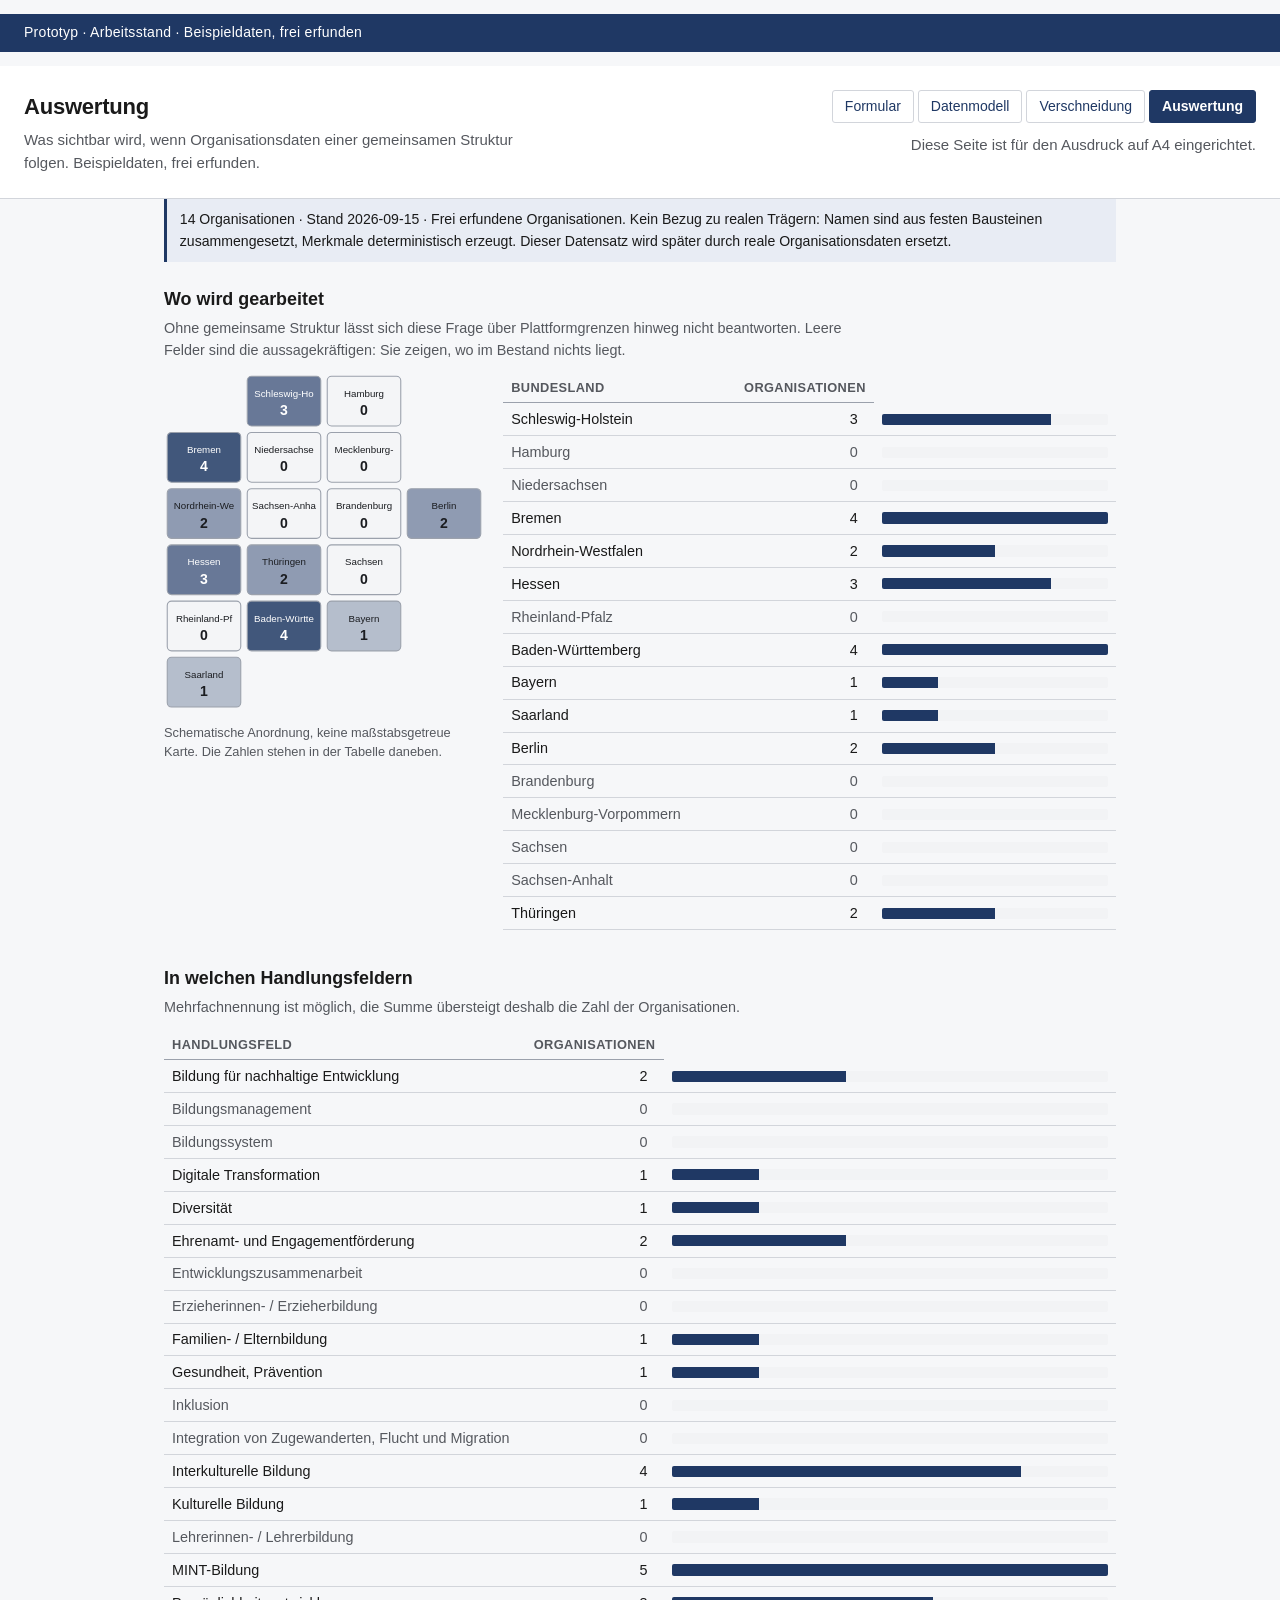
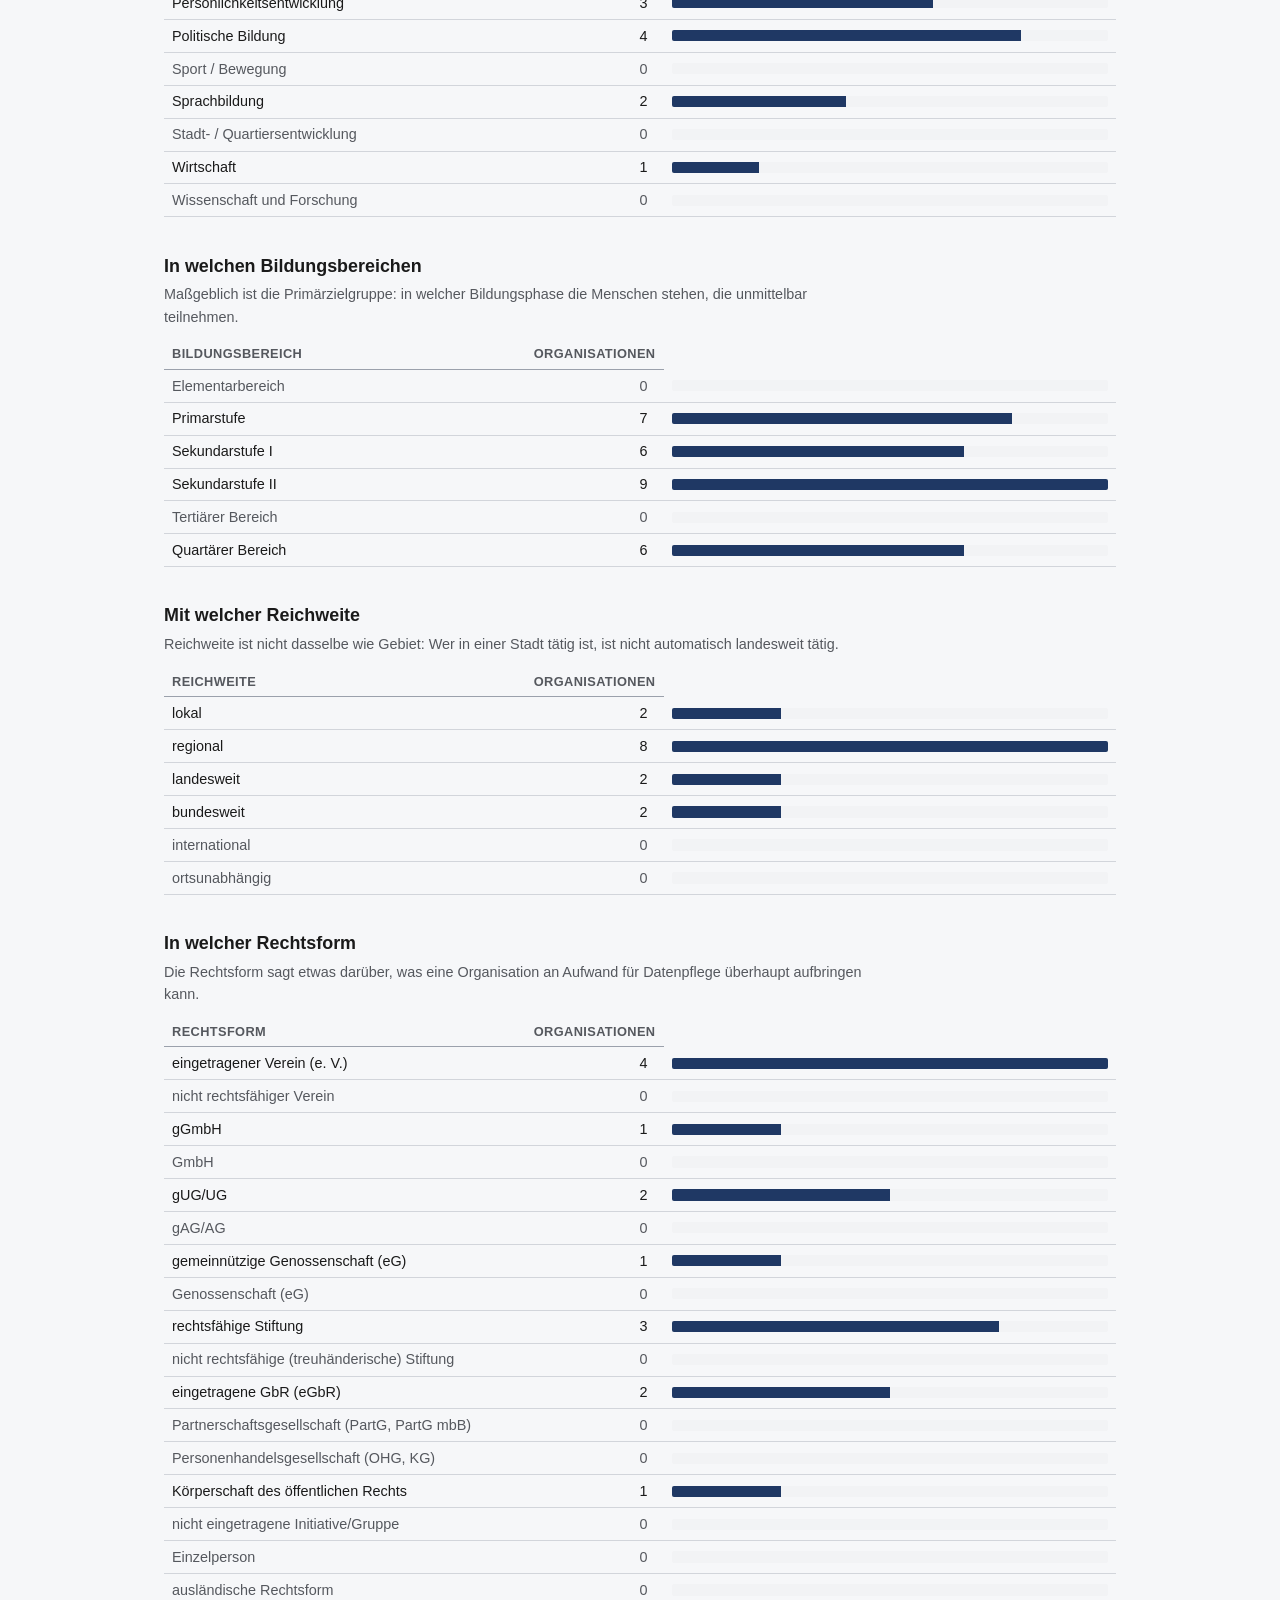
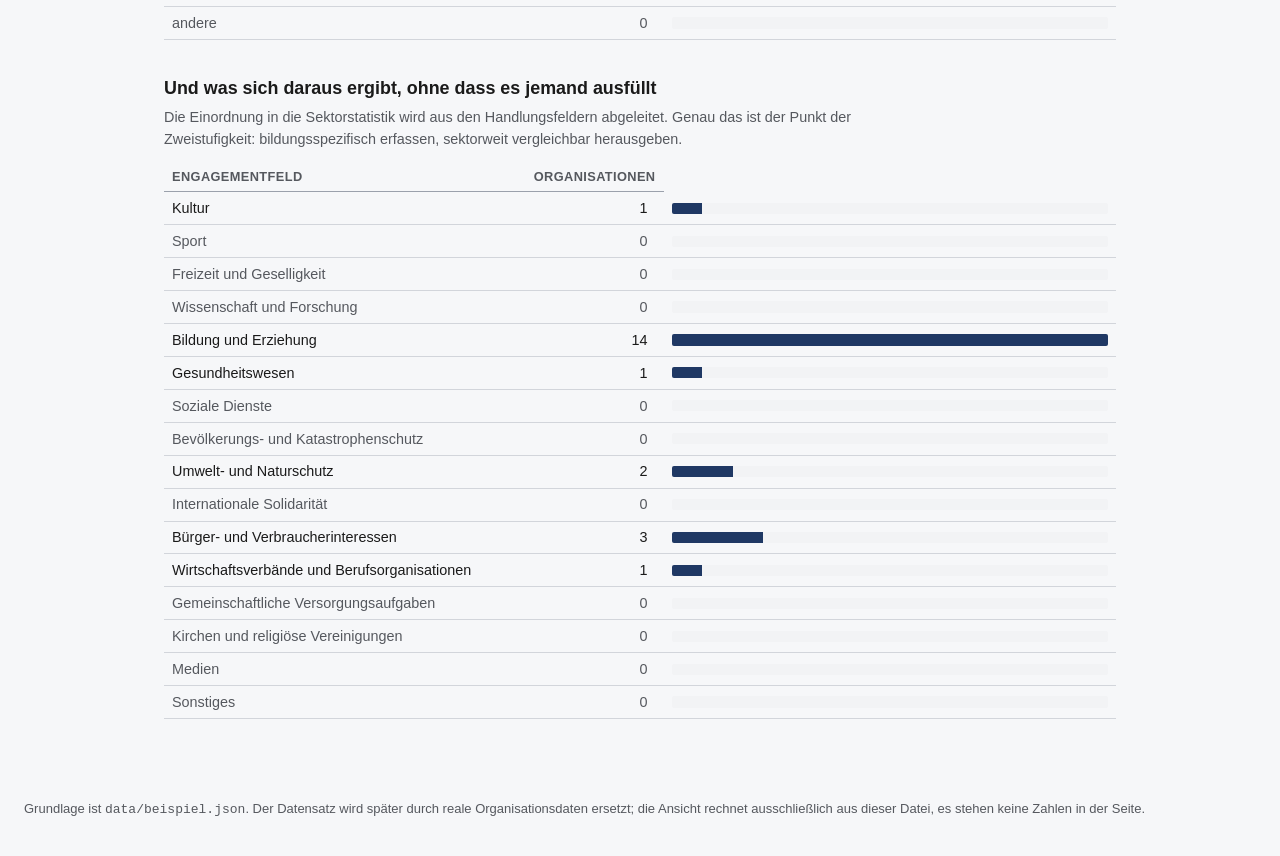
==== prototype/auswertung.html @ 7edb7b86 "Auswertungsansicht, Validierung und Export ergaenzen Der Prototyp hat zwei Zielgruppen. Fuer ein dat" ====
<!DOCTYPE html>
<html lang="de">
<head>
<meta charset="utf-8">
<meta name="viewport" content="width=device-width, initial-scale=1">
<title>Auswertung — Akteursprofil (EduStandard)</title>
<meta name="description" content="Was sichtbar wird, wenn Organisationsdaten einer gemeinsamen Struktur folgen. Beispieldaten, frei erfunden.">
<link rel="stylesheet" href="style.css">
</head>
<body class="seite-auswertung">

<a class="sprunglink" href="#auswertung">Zur Auswertung springen</a>

<p class="banner" role="note">Prototyp · Arbeitsstand · Beispieldaten, frei erfunden</p>

<header class="kopf">
  <div>
    <h1>Auswertung</h1>
    <p>
      Was sichtbar wird, wenn Organisationsdaten einer gemeinsamen Struktur
      folgen. Beispieldaten, frei erfunden.
    </p>
  </div>
  <div class="kopf-rechts">
    <nav class="seitennavigation" aria-label="Seiten des Prototyps">
      <a href="index.html">Formular</a>
      <a href="schema.html">Datenmodell</a>
      <a href="simulation.html">Verschneidung</a>
      <a href="auswertung.html" aria-current="page">Auswertung</a>
    </nav>
    <p class="druckhinweis">
      Diese Seite ist für den Ausdruck auf A4 eingerichtet.
    </p>
  </div>
</header>

<main id="auswertung" class="auswertung" tabindex="-1">
  <p class="auswertung-quelle" id="auswertung-quelle"></p>
  <div id="auswertung-inhalt"></div>
</main>

<footer class="fuss">
  <p>
    Grundlage ist <code>data/beispiel.json</code>. Der Datensatz wird später
    durch reale Organisationsdaten ersetzt; die Ansicht rechnet ausschließlich
    aus dieser Datei, es stehen keine Zahlen in der Seite.
  </p>
</footer>

<script src="vocab/loader.js"></script>
<script src="vocab/handlungsfelder.js"></script>
<script src="vocab/engagementfelder.js"></script>
<script src="vocab/icnpo-gruppen.js"></script>
<script src="vocab/bildungsstruktur-bereiche.js"></script>
<script src="vocab/bildungsabschnitte-lebenslang.js"></script>
<script src="vocab/lernformen.js"></script>
<script src="vocab/isced-2011.js"></script>
<script src="vocab/reichweite.js"></script>
<script src="vocab/reichweite-grob.js"></script>
<script src="vocab/raumgliederung.js"></script>
<script src="vocab/rechtsformen.js"></script>
<script src="vocab/organisationsstatus.js"></script>
<script src="vocab/zielgruppenrollen.js"></script>
<script src="vocab/sdg.js"></script>
<script src="vocab/adresstypen.js"></script>
<script src="vocab/verwirklichung.js"></script>
<script src="vocab/sichtbarkeit.js"></script>
<script src="vocab/bundeslaender.js"></script>
<script src="vocab/herkunftsquellen.js"></script>
<script src="vocab/crosswalk-bildungsabschnitte.js"></script>
<script src="vocab/crosswalk-handlungsfelder.js"></script>
<script src="data/beispiel.js"></script>
<script src="auswertung.js"></script>
</body>
</html>
---- prototype/style.css ----
/* Klickdummy "Akteursprofil" — Gestaltung.
   Systemschriften, ruhige Typografie, eine Akzentfarbe. */

:root {
  --akzent: #1F3864;
  --akzent-hell: #E8ECF4;
  --text: #1A1A1A;
  --text-leise: #55585E;
  --linie: #D2D5DB;
  --linie-kraeftig: #9BA1AC;
  --flaeche: #FFFFFF;
  --flaeche-leise: #F6F7F9;
  --warnung-linie: #8A5A00;
  --warnung-flaeche: #FDF6E7;
  --fehler: #A02020;
  --radius: 3px;
  --spalte: 1.5rem;
}

* { box-sizing: border-box; }

html { -webkit-text-size-adjust: 100%; }

body {
  margin: 0;
  font-family: -apple-system, BlinkMacSystemFont, "Segoe UI", Roboto, "Helvetica Neue", Arial, sans-serif;
  font-size: 16px;
  line-height: 1.55;
  color: var(--text);
  background: var(--flaeche-leise);
}

/* ---------------------------------------------------------------- Kopf */

.banner {
  background: var(--akzent);
  color: #FFFFFF;
  padding: 0.5rem 1.5rem;
  font-size: 0.875rem;
  letter-spacing: 0.02em;
}

.kopf {
  display: flex;
  flex-wrap: wrap;
  gap: 1rem;
  align-items: flex-start;
  justify-content: space-between;
  padding: 1.5rem;
  background: var(--flaeche);
  border-bottom: 1px solid var(--linie);
}

.kopf h1 {
  margin: 0 0 0.25rem;
  font-size: 1.375rem;
  font-weight: 600;
  letter-spacing: -0.01em;
}

.kopf p {
  margin: 0;
  max-width: 62ch;
  color: var(--text-leise);
  font-size: 0.9375rem;
}

.timer {
  flex: 0 0 auto;
  text-align: right;
  color: var(--text-leise);
  font-size: 0.8125rem;
}

.timer .timer-wert {
  display: block;
  font-size: 1.25rem;
  font-variant-numeric: tabular-nums;
  font-feature-settings: "tnum";
  color: var(--text);
  letter-spacing: 0.02em;
}

/* -------------------------------------------------------------- Layout */

.layout {
  display: grid;
  grid-template-columns: minmax(0, 3fr) minmax(0, 2fr);
  gap: var(--spalte);
  align-items: start;
  padding: var(--spalte);
  max-width: 1440px;
  margin: 0 auto;
}

@media (max-width: 900px) {
  .layout { grid-template-columns: minmax(0, 1fr); }
  .seitenspalte { position: static !important; }
  .timer { text-align: left; }
}

/* ------------------------------------------------------------ Abschnitt */

fieldset.abschnitt {
  border: 1px solid var(--linie);
  border-radius: var(--radius);
  background: var(--flaeche);
  margin: 0 0 var(--spalte);
  padding: 0 1.5rem 1.5rem;
}

fieldset.abschnitt legend {
  padding: 0 0.5rem;
  margin-left: -0.5rem;
  font-size: 1.0625rem;
  font-weight: 600;
  color: var(--akzent);
}

.abschnitt-intro {
  margin: 0.25rem 0 1.5rem;
  color: var(--text-leise);
  font-size: 0.9375rem;
  max-width: 68ch;
}

/* ----------------------------------------------------------------- Feld */

.feld {
  padding: 0.875rem 0;
  border-top: 1px solid var(--flaeche-leise);
}

.feld:first-of-type { border-top: 0; }
.feld[hidden] { display: none; }

.feld-kopf {
  display: flex;
  flex-wrap: wrap;
  align-items: baseline;
  gap: 0.5rem;
  margin-bottom: 0.125rem;
}

.feld-kopf label,
.feld-kopf .gruppen-label {
  font-weight: 600;
  font-size: 0.9375rem;
}

.hilfe {
  margin: 0 0 0.5rem;
  color: var(--text-leise);
  font-size: 0.875rem;
  max-width: 68ch;
}

.hinweis {
  margin: 0.375rem 0 0;
  color: var(--text-leise);
  font-size: 0.8125rem;
  max-width: 68ch;
}

/* --------------------------------------------------------------- Badges */

.kennzeichen {
  font-size: 0.75rem;
  font-weight: 400;
  letter-spacing: 0.02em;
  color: var(--text-leise);
  border: 1px solid var(--linie);
  border-radius: 2px;
  padding: 0 0.375rem;
  white-space: nowrap;
}

/*
 * In der Review wurde ein optionales Feld fuer ein Pflichtfeld gehalten. Die
 * Unterscheidung traegt deshalb drei Merkmale, nicht nur eines: Text,
 * Sternchen und ein gefuellter Hintergrund gegenueber der leeren Umrandung.
 * Keines davon ist auf Farbwahrnehmung angewiesen.
 */
.kennzeichen.pflicht {
  color: #fff;
  background: var(--akzent);
  border-color: var(--akzent);
  font-weight: 600;
}

.kennzeichen.optional {
  font-style: italic;
}

.badge-ws4 {
  font-size: 0.75rem;
  color: var(--akzent);
  background: var(--akzent-hell);
  border: 1px solid var(--akzent-hell);
  border-radius: 2px;
  padding: 0 0.375rem;
  white-space: nowrap;
}

.badge-platzhalter {
  display: inline-block;
  font-size: 0.75rem;
  color: var(--warnung-linie);
  background: var(--warnung-flaeche);
  border: 1px solid #E8D9B4;
  border-radius: 2px;
  padding: 0 0.375rem;
  margin-bottom: 0.5rem;
}

/* -------------------------------------------------------- Eingabefelder */

input[type="text"],
input[type="url"],
input[type="email"],
input[type="tel"],
input[type="date"],
input[type="search"],
select,
textarea {
  font: inherit;
  color: var(--text);
  background: var(--flaeche);
  border: 1px solid var(--linie-kraeftig);
  border-radius: var(--radius);
  padding: 0.4375rem 0.5rem;
  width: 100%;
  max-width: 34rem;
}

textarea { max-width: 48rem; resize: vertical; }

input[readonly],
input:disabled,
select:disabled,
textarea:disabled {
  background: var(--flaeche-leise);
  color: var(--text-leise);
  border-color: var(--linie);
}

input.fehlerhaft,
select.fehlerhaft {
  border-color: var(--fehler);
  border-width: 2px;
}

:focus-visible {
  outline: 3px solid var(--akzent);
  outline-offset: 1px;
}

/* Fallback für Browser ohne :focus-visible */
input:focus, select:focus, textarea:focus, button:focus, a:focus, [tabindex]:focus {
  outline: 3px solid var(--akzent);
  outline-offset: 1px;
}
input:focus:not(:focus-visible),
select:focus:not(:focus-visible),
textarea:focus:not(:focus-visible),
button:focus:not(:focus-visible),
a:focus:not(:focus-visible) { outline: none; }

.feld-fehler {
  margin: 0.375rem 0 0;
  color: var(--fehler);
  font-size: 0.8125rem;
  font-weight: 500;
}

.feld-fehler:empty { display: none; }

.zeichenzaehler {
  margin: 0.25rem 0 0;
  font-size: 0.8125rem;
  color: var(--text-leise);
  font-variant-numeric: tabular-nums;
}

/* --------------------------------------------------------- Mehrfachwahl */

.optionsliste {
  display: grid;
  grid-template-columns: repeat(auto-fill, minmax(17rem, 1fr));
  gap: 0.125rem 1rem;
  margin: 0;
  padding: 0;
  border: 0;
}

.optionsliste.einspaltig { grid-template-columns: minmax(0, 1fr); }

.option {
  display: flex;
  align-items: flex-start;
  gap: 0.5rem;
  padding: 0.1875rem 0;
  font-size: 0.9375rem;
}

.option input { margin: 0.3125rem 0 0; flex: 0 0 auto; }

.option.gesperrt > span { color: var(--text-leise); }

.auswahlzaehler {
  margin: 0.5rem 0 0;
  font-size: 0.8125rem;
  color: var(--text-leise);
  font-variant-numeric: tabular-nums;
}

.radiogruppe {
  display: flex;
  flex-wrap: wrap;
  gap: 0.25rem 1.5rem;
  border: 0;
  margin: 0;
  padding: 0;
}

.sichtbarkeit {
  margin-top: 0.75rem;
  padding: 0.625rem 0.75rem;
  background: var(--flaeche-leise);
  border-left: 3px solid var(--akzent);
  border-radius: 0 var(--radius) var(--radius) 0;
}

.sichtbarkeit .sichtbarkeit-titel {
  display: block;
  font-size: 0.8125rem;
  font-weight: 600;
  margin-bottom: 0.25rem;
}

/* ---------------------------------------------------------- Wiederholbar */

.eintraege { margin: 0.25rem 0 0; }

.eintrag {
  border: 1px solid var(--linie);
  border-radius: var(--radius);
  padding: 0.75rem;
  margin-bottom: 0.5rem;
  background: var(--flaeche-leise);
}

.eintrag-kopf {
  display: flex;
  align-items: baseline;
  justify-content: space-between;
  gap: 1rem;
  margin-bottom: 0.5rem;
}

.eintrag-nummer {
  font-size: 0.8125rem;
  font-weight: 600;
  color: var(--text-leise);
  letter-spacing: 0.02em;
}

.eintrag-raster {
  display: grid;
  grid-template-columns: repeat(auto-fit, minmax(11rem, 1fr));
  gap: 0.625rem 0.75rem;
}

.eintrag-raster .teilfeld { min-width: 0; }

.eintrag-raster label {
  display: block;
  font-size: 0.8125rem;
  color: var(--text-leise);
  margin-bottom: 0.125rem;
}

.eintrag-raster input,
.eintrag-raster select { max-width: none; }

.leer-hinweis {
  margin: 0.25rem 0 0.5rem;
  font-size: 0.875rem;
  color: var(--text-leise);
}

/* --------------------------------------------------------------- Buttons */

button {
  font: inherit;
  font-size: 0.875rem;
  color: var(--akzent);
  background: var(--flaeche);
  border: 1px solid var(--akzent);
  border-radius: var(--radius);
  padding: 0.3125rem 0.75rem;
  cursor: pointer;
}

button:hover { background: var(--akzent-hell); }

button.leise {
  color: var(--text-leise);
  border-color: var(--linie-kraeftig);
}

button.leise:hover { background: var(--flaeche-leise); color: var(--text); }

button.primaer {
  background: var(--akzent);
  color: #FFFFFF;
}

button.primaer:hover { background: #16294A; }

/* -------------------------------------------------------------- Warnungen */

.warnung {
  margin: 0.5rem 0 0;
  padding: 0.5rem 0.75rem;
  background: var(--warnung-flaeche);
  border: 1px solid #E8D9B4;
  border-left: 3px solid var(--warnung-linie);
  border-radius: 0 var(--radius) var(--radius) 0;
  font-size: 0.875rem;
  color: #4A3A10;
}

.warnung[hidden] { display: none; }

.warnung .warnung-titel {
  font-weight: 600;
  display: block;
  margin-bottom: 0.125rem;
}

.warnung button { margin-top: 0.5rem; }

/* ------------------------------------------------------------ Wikidata */

.wikidata-feld { position: relative; max-width: 34rem; }

.wikidata-treffer {
  list-style: none;
  margin: 0.25rem 0 0;
  padding: 0;
  border: 1px solid var(--linie-kraeftig);
  border-radius: var(--radius);
  background: var(--flaeche);
  max-height: 15rem;
  overflow-y: auto;
}

.wikidata-treffer[hidden] { display: none; }

.wikidata-treffer li { border-top: 1px solid var(--linie); }
.wikidata-treffer li:first-child { border-top: 0; }

.wikidata-treffer button {
  display: block;
  width: 100%;
  text-align: left;
  border: 0;
  border-radius: 0;
  background: transparent;
  color: var(--text);
  padding: 0.4375rem 0.625rem;
}

.wikidata-treffer button:hover { background: var(--akzent-hell); }

.wikidata-treffer .treffer-label { font-weight: 600; font-size: 0.875rem; }
.wikidata-treffer .treffer-qid { color: var(--text-leise); font-weight: 400; }
.wikidata-treffer .treffer-beschreibung {
  display: block;
  font-size: 0.8125rem;
  color: var(--text-leise);
}

.wikidata-gewaehlt {
  margin: 0.375rem 0 0;
  font-size: 0.875rem;
}

/* ----------------------------------------------------------------- Chips */

.chips {
  display: flex;
  flex-wrap: wrap;
  gap: 0.375rem;
  margin: 0.25rem 0 0;
  padding: 0;
  list-style: none;
}

.chip {
  border: 1px solid var(--akzent);
  background: var(--akzent-hell);
  color: var(--akzent);
  border-radius: 2px;
  padding: 0.0625rem 0.5rem;
  font-size: 0.8125rem;
}

/* ----------------------------------------------------------- Seitenspalte */

.seitenspalte {
  position: sticky;
  top: var(--spalte);
  display: flex;
  flex-direction: column;
  gap: 1rem;
}

.karte {
  border: 1px solid var(--linie);
  border-radius: var(--radius);
  background: var(--flaeche);
  padding: 1rem 1.125rem;
}

.karte h2 {
  margin: 0 0 0.5rem;
  font-size: 0.9375rem;
  font-weight: 600;
  letter-spacing: 0.01em;
}

.zaehler-wert {
  font-size: 1.0625rem;
  font-variant-numeric: tabular-nums;
}

.zaehler-balken {
  height: 6px;
  background: var(--flaeche-leise);
  border: 1px solid var(--linie);
  border-radius: 3px;
  overflow: hidden;
  margin: 0.5rem 0 0.5rem;
}

.zaehler-balken span {
  display: block;
  height: 100%;
  background: var(--akzent);
  width: 0;
}

.zaehler-offen {
  margin: 0;
  font-size: 0.8125rem;
  color: var(--text-leise);
}

.vorschau-kopf {
  display: flex;
  align-items: baseline;
  justify-content: space-between;
  gap: 0.75rem;
  flex-wrap: wrap;
  margin-bottom: 0.5rem;
}

.vorschau-kopf h2 { margin: 0; }

pre.json {
  margin: 0;
  padding: 0.75rem;
  background: #FBFBFC;
  border: 1px solid var(--linie);
  border-radius: var(--radius);
  font-family: ui-monospace, SFMono-Regular, "SF Mono", Menlo, Consolas, "Liberation Mono", monospace;
  font-size: 0.8125rem;
  line-height: 1.5;
  max-height: 60vh;
  overflow-y: auto;
  white-space: pre-wrap;
  overflow-wrap: anywhere;
  tab-size: 2;
}

pre.json .j-schluessel { color: var(--akzent); }
pre.json .j-text { color: #1F5B3A; }
pre.json .j-zahl { color: #7A3E00; }
pre.json .j-literal { color: #6A3E8F; }

.kopier-rueckmeldung {
  font-size: 0.8125rem;
  color: var(--text-leise);
}

.vorschau-fuss {
  margin: 0.5rem 0 0;
  font-size: 0.8125rem;
  color: var(--text-leise);
}

/* ------------------------------------------------------------------ Fuss */

.fuss {
  padding: 0 var(--spalte) var(--spalte);
  max-width: 1440px;
  margin: 0 auto;
  color: var(--text-leise);
  font-size: 0.8125rem;
}

.fuss a { color: var(--akzent); }

/* ------------------------------------------------------- Screenreader-only */

.nur-sr {
  position: absolute;
  width: 1px;
  height: 1px;
  margin: -1px;
  padding: 0;
  overflow: hidden;
  clip: rect(0 0 0 0);
  clip-path: inset(50%);
  white-space: nowrap;
  border: 0;
}

.sprunglink {
  position: absolute;
  left: -9999px;
  top: 0;
  background: var(--akzent);
  color: #FFFFFF;
  padding: 0.5rem 1rem;
  z-index: 10;
}

.sprunglink:focus { left: 0; }

@media print {
  .seitenspalte, .timer { display: none; }
  .layout { display: block; }
}

/* ------------------------------------------------ Navigation und Karten */

.karte-untertitel {
  margin: 1rem 0 0.375rem;
  font-size: 0.8125rem;
  font-weight: 600;
  color: var(--text-leise);
  letter-spacing: 0.02em;
  text-transform: none;
}

.navigation {
  list-style: none;
  margin: 0;
  padding: 0;
}

.navigation li { margin-bottom: 0.125rem; }

.nav-verweis {
  display: block;
  padding: 0.25rem 0.5rem;
  border-left: 3px solid transparent;
  border-radius: 0 var(--radius) var(--radius) 0;
  text-decoration: none;
  color: var(--text);
}

.nav-verweis:hover { background: var(--flaeche-leise); }

.nav-verweis.aktiv {
  border-left-color: var(--akzent);
  background: var(--akzent-hell);
}

/* Der aktive Abschnitt ist nicht allein an der Farbe erkennbar: die
   Beschriftung wird zusaetzlich fett gesetzt. */
.nav-verweis.aktiv .nav-titel { font-weight: 700; }

.nav-titel {
  display: block;
  font-size: 0.875rem;
  font-weight: 600;
}

.nav-stand {
  display: block;
  font-size: 0.8125rem;
  color: var(--text-leise);
  font-variant-numeric: tabular-nums;
}

.karte-aktionen {
  display: flex;
  flex-wrap: wrap;
  gap: 0.375rem;
  margin-top: 0.625rem;
}

.karte-hinweis {
  margin: 0.5rem 0 0;
  font-size: 0.8125rem;
  color: var(--text-leise);
}

.karte-hinweis:empty { display: none; }

/* ----------------------------------------------------------- Beispiele */

#beispiel-auswahl summary {
  cursor: pointer;
  padding: 0.3125rem 0.75rem;
  border: 1px solid var(--akzent);
  border-radius: var(--radius);
  color: var(--akzent);
  font-size: 0.875rem;
  display: inline-block;
  list-style: none;
}

#beispiel-auswahl summary::-webkit-details-marker { display: none; }
#beispiel-auswahl summary::after { content: " \25BE"; }
#beispiel-auswahl[open] summary::after { content: " \25B4"; }
#beispiel-auswahl summary:hover { background: var(--akzent-hell); }

.beispiel-liste {
  list-style: none;
  margin: 0.5rem 0 0;
  padding: 0;
  border: 1px solid var(--linie);
  border-radius: var(--radius);
}

.beispiel-liste li { border-top: 1px solid var(--linie); }
.beispiel-liste li:first-child { border-top: 0; }

.beispiel-knopf {
  display: block;
  width: 100%;
  text-align: left;
  border: 0;
  border-radius: 0;
  background: transparent;
  padding: 0.5rem 0.625rem;
  color: var(--text);
}

.beispiel-knopf:hover { background: var(--akzent-hell); }
.beispiel-name { display: block; font-weight: 600; font-size: 0.875rem; }
.beispiel-summary { display: block; font-size: 0.8125rem; color: var(--text-leise); }

/* ------------------------------------------- Hervorhebung in der Vorschau */

.vorschau-fokus {
  margin: 0 0 0.375rem;
  font-size: 0.8125rem;
  color: var(--text-leise);
}

.vorschau-fokus:empty { display: none; }

pre.json .j-block { display: block; }

/* Die Hervorhebung wiederholt nur, was der sichtbare Fokus im Formular und
   die Zeile ueber der Vorschau bereits benennen — sie traegt keine eigene
   Information und ist deshalb unbedenklich farbig. */
pre.json .j-block.hervorgehoben {
  background: var(--akzent-hell);
  box-shadow: -0.5rem 0 0 var(--akzent-hell), inset 2px 0 0 var(--akzent);
}

/* ----------------------------------------------- Eintraege: Komfort */

.eintrag-zusammenfassung {
  font-weight: 400;
  color: var(--text-leise);
}

.rueckgaengig {
  margin-top: 0.5rem;
  font-size: 0.8125rem;
  color: var(--text-leise);
}

.rueckgaengig[hidden] { display: none; }
.rueckgaengig button { margin-left: 0.25rem; }

/* ================================================================ *
 * Seiten 2 und 3 — Netzdarstellung und Verschneidung
 *
 * Die Datenfarben sind gegen die Zeichenflaeche geprueft (OKLab-CVD,
 * Kontrast >= 3:1 in allen drei Slots). Die Akzentfarbe #1F3864 bleibt
 * dem Bedienrahmen vorbehalten und traegt nie Daten.
 * ================================================================ */

:root {
  --daten-a: #2a78d6;   /* Identitaet / Akteur   — 4.30:1 */
  --daten-c: #eb6834;   /* Taetigkeit / Feld     — 3.12:1 */
  --daten-d: #199e70;   /* Raum / Bundesland     — 3.32:1 */
  --flaeche-viz: #fcfcfb;

  /* Sequenzielle Blau-Rampe fuer Mengen (hell -> dunkel, eine Farbe) */
  --rampe-0: #f2f5f8;
  --rampe-1: #cde2fb;
  --rampe-2: #9ec5f4;
  --rampe-3: #6da7ec;
  --rampe-4: #3987e5;
  --rampe-5: #256abf;
  --rampe-6: #184f95;
  --rampe-7: #0d366b;
}

/* ------------------------------------------------ Seitennavigation */

.seitennavigation {
  display: flex;
  flex-wrap: wrap;
  gap: 0.25rem;
  flex: 0 0 auto;
}

.seitennavigation a {
  display: block;
  padding: 0.3125rem 0.75rem;
  font-size: 0.875rem;
  text-decoration: none;
  color: var(--akzent);
  border: 1px solid var(--linie);
  border-radius: var(--radius);
  background: var(--flaeche);
}

.seitennavigation a:hover { background: var(--akzent-hell); }

.seitennavigation a[aria-current="page"] {
  background: var(--akzent);
  border-color: var(--akzent);
  color: #FFFFFF;
  font-weight: 600;
}

/* ---------------------------------------------------- Netz: Layout */

.netz-layout {
  display: grid;
  grid-template-columns: minmax(0, 1fr) minmax(0, 20rem);
  gap: var(--spalte);
  align-items: start;
  padding: var(--spalte);
  max-width: 1500px;
  margin: 0 auto;
}

@media (max-width: 1000px) {
  .netz-layout { grid-template-columns: minmax(0, 1fr); }
}

.netz-bereich {
  border: 1px solid var(--linie);
  border-radius: var(--radius);
  background: var(--flaeche);
  padding: 1rem 1.125rem 1.125rem;
}

.netz-kopf {
  display: flex;
  flex-wrap: wrap;
  align-items: center;
  justify-content: space-between;
  gap: 0.75rem 1.5rem;
}

.umschalter {
  display: inline-flex;
  border: 1px solid var(--akzent);
  border-radius: var(--radius);
  overflow: hidden;
  margin: 0;
  padding: 0;
}

.umschalter legend { display: none; }

.umschalter label {
  position: relative;
  display: block;
  padding: 0.3125rem 0.875rem;
  font-size: 0.875rem;
  color: var(--akzent);
  cursor: pointer;
  border-left: 1px solid var(--akzent);
}

.umschalter label:first-of-type { border-left: 0; }

.umschalter input {
  position: absolute;
  opacity: 0;
  width: 100%; height: 100%;
  left: 0; top: 0;
  margin: 0;
  cursor: pointer;
}

.umschalter label:hover { background: var(--akzent-hell); }

.umschalter input:checked ~ span { font-weight: 600; }

.umschalter label:has(input:checked) {
  background: var(--akzent);
  color: #FFFFFF;
}

.umschalter label:focus-within {
  outline: 3px solid var(--akzent);
  outline-offset: 1px;
}

.legende {
  display: flex;
  flex-wrap: wrap;
  gap: 0.25rem 1rem;
  list-style: none;
  margin: 0;
  padding: 0;
  font-size: 0.8125rem;
  color: var(--text-leise);
}

.legende li { display: flex; align-items: center; gap: 0.375rem; }

.legende-punkt {
  width: 10px; height: 10px;
  border-radius: 50%;
  flex: 0 0 auto;
}

.punkt-a { background: var(--daten-a); }
.punkt-c { background: var(--daten-c); }
.punkt-d { background: var(--daten-d); }

.netz-erklaerung {
  margin: 0.75rem 0 0.5rem;
  font-size: 0.875rem;
  color: var(--text-leise);
  max-width: 78ch;
}

.netz-buehne {
  border: 1px solid var(--linie);
  border-radius: var(--radius);
  background: var(--flaeche-viz);
  overflow: hidden;
}

#netz {
  display: block;
  width: 100%;
  height: auto;
  aspect-ratio: 980 / 640;
}

/* ----------------------------------------------- Netz: Marken */

.netz-kante {
  fill: none;
  stroke: #c3c7cf;
  stroke-width: 1.25;
  transition: stroke 120ms linear, stroke-width 120ms linear, opacity 120ms linear;
}

.netz-kante.kante-sichtbarkeit { stroke: #9aa2b1; stroke-width: 1.75; }
.netz-kante.kante-auswahl { stroke: #b0a08f; stroke-width: 1.75; }
.netz-kante.kante-berechnung { stroke: #8fb6a6; stroke-width: 1.75; }

.netz-pfeilspitze { fill: #5d6879; }

.netz-kante.betont { stroke: var(--akzent); stroke-width: 2.25; }
.netz-kante.gedimmt { opacity: 0.12; }

.netz-ring { fill: var(--flaeche-viz); }

.netz-punkt { transition: opacity 120ms linear; }

.gruppe-a .netz-punkt { fill: var(--daten-a); }
.gruppe-c .netz-punkt { fill: var(--daten-c); }
.gruppe-d .netz-punkt { fill: var(--daten-d); }

.netz-knoten-gruppe { cursor: pointer; }

.netz-label {
  font-size: 11px;
  fill: var(--text-leise);
  pointer-events: none;
  paint-order: stroke;
  stroke: var(--flaeche-viz);
  stroke-width: 3px;
  stroke-linejoin: round;
}

.netz-label.label-gross {
  font-size: 12px;
  font-weight: 600;
  fill: var(--text);
}

.netz-knoten-gruppe.gedimmt { opacity: 0.2; }

.netz-knoten-gruppe.gewaehlt .netz-ring {
  fill: var(--flaeche-viz);
  stroke: var(--akzent);
  stroke-width: 2.5;
}

.netz-knoten-gruppe.gewaehlt .netz-label {
  fill: var(--text);
  font-weight: 600;
}

.netz-knoten-gruppe:focus { outline: none; }

.netz-knoten-gruppe:focus-visible .netz-ring {
  stroke: var(--akzent);
  stroke-width: 3;
}

/* ------------------------------------------------ Detailspalte */

.detail-spalte {
  position: sticky;
  top: var(--spalte);
  display: flex;
  flex-direction: column;
  gap: 0.75rem;
}

@media (max-width: 1000px) {
  .detail-spalte { position: static; }
}

.detail-titel {
  margin: 0 0 0.5rem;
  font-size: 1rem;
  font-weight: 600;
  color: var(--akzent);
}

.detail-untertitel {
  margin: 0.875rem 0 0.25rem;
  font-size: 0.8125rem;
  font-weight: 600;
  color: var(--text-leise);
}

.detail-hilfe {
  margin: 0 0 0.625rem;
  font-size: 0.875rem;
  color: var(--text-leise);
}

.detail-leer {
  margin: 0;
  font-size: 0.875rem;
  color: var(--text-leise);
}

.detailliste { margin: 0; }

.detail-zeile {
  display: grid;
  grid-template-columns: 9rem minmax(0, 1fr);
  gap: 0.5rem;
  padding: 0.1875rem 0;
  border-top: 1px solid var(--flaeche-leise);
  font-size: 0.8125rem;
}

.detail-zeile:first-child { border-top: 0; }

.detail-zeile dt { color: var(--text-leise); }
.detail-zeile dd { margin: 0; }

.detail-beziehungen,
.detail-akteure {
  margin: 0.25rem 0 0;
  padding-left: 1.125rem;
  font-size: 0.8125rem;
}

.detail-beziehungen li,
.detail-akteure li { margin-bottom: 0.125rem; }

.detail-mehr {
  margin: 0.375rem 0 0;
  font-size: 0.8125rem;
  color: var(--text-leise);
}

/* ------------------------------------------------ Textfassung */

.textfassung {
  margin-top: 0.875rem;
  font-size: 0.875rem;
}

.textfassung summary {
  cursor: pointer;
  color: var(--akzent);
  padding: 0.25rem 0;
}

.textfassung-tabelle {
  border-collapse: collapse;
  width: 100%;
  margin-top: 0.5rem;
  font-size: 0.8125rem;
}

.textfassung-tabelle th,
.textfassung-tabelle td {
  text-align: left;
  padding: 0.25rem 0.5rem;
  border-bottom: 1px solid var(--linie);
  vertical-align: top;
}

.textfassung-tabelle th { color: var(--text-leise); font-weight: 600; }

/* Kopfzeile des Formulars: Navigation ueber dem Timer */
.kopf-rechts {
  display: flex;
  flex-direction: column;
  align-items: flex-end;
  gap: 0.625rem;
  flex: 0 0 auto;
}

@media (max-width: 900px) {
  .kopf-rechts { align-items: flex-start; }
}

/* Zugehörigkeit zum Block: nur Gerüst, deshalb sehr zurückhaltend.
   Die konditionalen Kanten darüber tragen die eigentliche Aussage. */
.netz-kante.kante-zugehoerig {
  stroke: #dcdfe5;
  stroke-width: 1;
}

/* ------------------------------------------------- Verschneidung */

.steuerzeile {
  display: flex;
  flex-wrap: wrap;
  align-items: flex-end;
  gap: 0.75rem 1rem;
  padding: 0.875rem var(--spalte);
  background: var(--flaeche);
  border-bottom: 1px solid var(--linie);
  max-width: 1500px;
  margin: 0 auto;
}

.steuerfeld { display: flex; flex-direction: column; gap: 0.1875rem; }

.steuerfeld label {
  font-size: 0.75rem;
  color: var(--text-leise);
  letter-spacing: 0.01em;
}

.steuerfeld select { width: auto; min-width: 11rem; }

.steuer-trenner {
  width: 1px;
  align-self: stretch;
  background: var(--linie);
  margin: 0 0.25rem;
}

.matrix-layout {
  display: grid;
  grid-template-columns: minmax(0, 1fr) minmax(0, 19rem);
  gap: var(--spalte);
  align-items: start;
  padding: var(--spalte);
  max-width: 1500px;
  margin: 0 auto;
}

@media (max-width: 1050px) {
  .matrix-layout { grid-template-columns: minmax(0, 1fr); }
}

.matrix-bereich {
  border: 1px solid var(--linie);
  border-radius: var(--radius);
  background: var(--flaeche);
  padding: 1rem 1.125rem 1.125rem;
  min-width: 0;
}

.matrix-kopf {
  display: flex;
  flex-wrap: wrap;
  align-items: baseline;
  justify-content: space-between;
  gap: 0.5rem 1.5rem;
  margin-bottom: 0.75rem;
}

.matrix-kopf h2 { margin: 0; font-size: 1rem; font-weight: 600; }

.kennzahl {
  margin: 0;
  font-size: 0.875rem;
  color: var(--text-leise);
  font-variant-numeric: tabular-nums;
}

/* Farbskala: eine Farbe, hell nach dunkel — sie zeigt Menge, nicht Identität */
.skala { display: flex; align-items: center; gap: 0.375rem; }

.skala-text { font-size: 0.75rem; color: var(--text-leise); }
.skala-marke { font-variant-numeric: tabular-nums; }

.skala-leiste { display: flex; gap: 2px; }

.skala-feld {
  width: 15px; height: 11px;
  border-radius: 1px;
  display: block;
}

.matrix-huelle { overflow-x: auto; }

.matrix-tabelle {
  border-collapse: separate;
  border-spacing: 2px;   /* 2px Flächenlücke statt Rahmen um die Zellen */
  font-size: 0.8125rem;
}

.matrix-tabelle th {
  font-weight: 600;
  color: var(--text-leise);
  text-align: left;
  font-size: 0.75rem;
  padding: 0.125rem 0.375rem;
  vertical-align: bottom;
}

.matrix-tabelle .ecke {
  font-weight: 400;
  color: var(--text-leise);
  white-space: nowrap;
  padding-right: 0.75rem;
}

.matrix-tabelle .kopf-spalte {
  height: 8.5rem;
  vertical-align: bottom;
  padding: 0;
  width: 2rem;
}

/* Spaltenköpfe schräg stellen: hält die Tabelle schmal genug für den Beamer */
.matrix-tabelle .kopf-spalte .kopf-text {
  display: block;
  transform-origin: bottom left;
  transform: rotate(-60deg) translateX(0.25rem);
  white-space: nowrap;
  width: 1.5rem;
}

.matrix-tabelle .kopf-zeile {
  white-space: nowrap;
  padding-right: 0.625rem;
  vertical-align: middle;
  color: var(--text);
}

.matrix-tabelle .summe-kopf { color: var(--text-leise); }

.zelle {
  width: 2rem;
  height: 2rem;
  min-width: 2rem;
  text-align: center;
  vertical-align: middle;
  border-radius: 2px;
  font-variant-numeric: tabular-nums;
  padding: 0;
  cursor: pointer;
  transition: outline-color 100ms linear;
}

.zelle.leer {
  cursor: default;
  color: #b9bcc3;
  background: var(--flaeche-leise);
}

.zellwert { display: block; line-height: 2rem; }

/* Sequenzielle Rampe (Blau 100 -> 700). Ab Stufe 5 helle Schrift. */
.zelle.stufe-0 { background: var(--flaeche-leise); }
.zelle.stufe-1 { background: var(--rampe-1); color: var(--text); }
.zelle.stufe-2 { background: var(--rampe-2); color: var(--text); }
.zelle.stufe-3 { background: var(--rampe-3); color: var(--text); }
.zelle.stufe-4 { background: var(--rampe-4); color: #FFFFFF; }
.zelle.stufe-5 { background: var(--rampe-5); color: #FFFFFF; }
.zelle.stufe-6 { background: var(--rampe-6); color: #FFFFFF; }
.zelle.stufe-7 { background: var(--rampe-7); color: #FFFFFF; }

.skala-feld.stufe-0 { background: var(--flaeche-leise); }
.skala-feld.stufe-1 { background: var(--rampe-1); }
.skala-feld.stufe-2 { background: var(--rampe-2); }
.skala-feld.stufe-3 { background: var(--rampe-3); }
.skala-feld.stufe-4 { background: var(--rampe-4); }
.skala-feld.stufe-5 { background: var(--rampe-5); }
.skala-feld.stufe-6 { background: var(--rampe-6); }
.skala-feld.stufe-7 { background: var(--rampe-7); }

.zelle:hover:not(.leer) { outline: 2px solid var(--akzent); outline-offset: -2px; }

.zelle.gewaehlt {
  outline: 3px solid var(--akzent);
  outline-offset: -3px;
}

.matrix-tabelle .summe {
  text-align: center;
  font-variant-numeric: tabular-nums;
  color: var(--text-leise);
  padding: 0 0.375rem;
}

.matrix-fuss {
  margin: 0.625rem 0 0;
  font-size: 0.8125rem;
  color: var(--text-leise);
  max-width: 82ch;
}

.akteur-name { display: block; }

.akteur-zusatz {
  display: block;
  font-size: 0.75rem;
  color: var(--text-leise);
}

.detail-akteure li { margin-bottom: 0.375rem; }

/* ------------------------------------- Formular: typografischer Feinschliff
 *
 * Das Formular bleibt sachlich — es simuliert echte Arbeit und darf nicht
 * ablenken. Geschaerft werden nur die Stufen: Abschnitt, Feldname, Hilfetext.
 * Der schmale Balken je Abschnitt traegt die Blockfarbe der Netzdarstellung
 * und verbindet beide Seiten, ohne laut zu werden.
 */

fieldset.abschnitt {
  border-left-width: 3px;
  padding-top: 0.25rem;
}

#formular fieldset.abschnitt[data-block="A"] { border-left-color: var(--daten-a); }
#formular fieldset.abschnitt[data-block="C"] { border-left-color: var(--daten-c); }
#formular fieldset.abschnitt[data-block="D"] { border-left-color: var(--daten-d); }

fieldset.abschnitt legend {
  font-size: 1.125rem;
  letter-spacing: -0.005em;
}

.abschnitt-intro {
  margin-top: 0.125rem;
  padding-bottom: 0.875rem;
  border-bottom: 1px solid var(--flaeche-leise);
}

.feld { padding: 1rem 0 0.9375rem; }

.feld-kopf { margin-bottom: 0.25rem; }

.feld-kopf label,
.feld-kopf .gruppen-label {
  font-size: 0.9375rem;
  letter-spacing: -0.003em;
  color: var(--text);
}

.hilfe { margin-bottom: 0.625rem; line-height: 1.5; }

@media (max-width: 800px) {
  /* Der senkrechte Trenner trennt nach dem Umbruch nichts mehr. */
  .steuer-trenner { display: none; }
  .steuerfeld { flex: 1 1 13rem; }
  .steuerfeld select { min-width: 0; width: 100%; }
}

/* ------------------------------------------- Vokabular-Mängel
   Eine defekte Vokabulardatei darf nicht unbemerkt bleiben: sie erzeugte
   sonst nur ein leeres Auswahlfeld. Deshalb sichtbar in der Seite. */

.vokabular-maengel {
  background: #FDECEA;
  border-bottom: 3px solid var(--fehler);
  color: #5A1414;
  padding: 0.875rem 1.5rem;
  font-size: 0.875rem;
}

.vokabular-maengel strong { display: block; margin-bottom: 0.25rem; }
.vokabular-maengel ul { margin: 0.25rem 0; padding-left: 1.25rem; }
.vokabular-maengel p { margin: 0.375rem 0 0; }

/* ------------------------------------- Vokabular-Erweiterungen (Auftrag 2) */

.badge-vorschlag {
  font-size: 0.75rem;
  color: #6B4E00;
  background: #FBF3DD;
  border: 1px solid #E8D9B4;
  border-radius: 2px;
  padding: 0 0.375rem;
  white-space: nowrap;
}

/* Die ISCED-Entsprechung steht neben dem Begriff, nicht nur im Tooltip:
   im Workshop ist gerade sie die gesuchte Information. */
.option-mit-zusatz { align-items: baseline; }

.option-zusatz {
  font-size: 0.75rem;
  color: var(--text-leise);
  margin-left: 0.375rem;
}

/* Herkunftsangabe — zugeklappt, damit das Formular nicht länger wirkt */
.herkunft {
  margin-top: 0.5rem;
  font-size: 0.8125rem;
  border-left: 2px solid var(--linie);
  padding-left: 0.625rem;
}

.herkunft summary {
  cursor: pointer;
  color: var(--text-leise);
  padding: 0.125rem 0;
}

.herkunft summary:hover { color: var(--akzent); }

.herkunft-felder {
  display: flex;
  flex-wrap: wrap;
  gap: 0.5rem 0.75rem;
  margin: 0.375rem 0 0;
}

.herkunft-felder .teilfeld { flex: 1 1 13rem; }
.herkunft-felder select,
.herkunft-felder input { max-width: none; font-size: 0.8125rem; }
.herkunft-felder label { font-size: 0.75rem; }
.herkunft-hinweis:empty { display: none; }
.herkunft-felder .teilfeld[hidden] { display: none; }

/* Abgeleitete Werte in der JSON-Vorschau */
.vorschau-abgeleitet {
  margin: 0 0 0.375rem;
  font-size: 0.8125rem;
  color: var(--text-leise);
}

pre.json .j-block[data-schluessel="derived"],
pre.json .j-block[data-schluessel="activeInStates"] {
  background: var(--flaeche-leise);
  box-shadow: -0.5rem 0 0 var(--flaeche-leise);
}

pre.json .j-block[data-schluessel="derived"].hervorgehoben,
pre.json .j-block[data-schluessel="activeInStates"].hervorgehoben {
  background: var(--akzent-hell);
  box-shadow: -0.5rem 0 0 var(--akzent-hell), inset 2px 0 0 var(--akzent);
}

.treffer-marke {
  display: block;
  font-size: 0.75rem;
  color: var(--daten-d);
  margin-top: 0.125rem;
}

/* Veraltete Werte in bestehenden Datensätzen: sichtbar, aber ausgegraut.
   Ein stillschweigendes Verschwinden wäre schlimmer als ein Hinweis. */
.veraltete-werte {
  list-style: none;
  margin: 0.5rem 0 0;
  padding: 0.375rem 0.625rem;
  background: var(--flaeche-leise);
  border-left: 3px solid var(--linie-kraeftig);
  border-radius: 0 var(--radius) var(--radius) 0;
  font-size: 0.8125rem;
}

.veraltete-werte[hidden] { display: none; }

.veraltete-werte li {
  display: flex;
  align-items: center;
  gap: 0.5rem;
  flex-wrap: wrap;
  padding: 0.125rem 0;
}

.veraltet-wert { color: var(--text-leise); }


/* ---------------------------------------- Bildungsabschnitte (Workshop 4) */

.modellschalter {
  display: flex;
  flex-wrap: wrap;
  gap: .4rem;
  margin-bottom: .5rem;
}

.modelloption {
  display: flex;
  align-items: center;
  gap: .4rem;
  padding: .35rem .6rem;
  border: 1px solid var(--linie);
  border-radius: 999px;
  background: #fff;
  cursor: pointer;
  font-size: .92rem;
}

.modelloption:has(input:checked) {
  border-color: var(--akzent);
  background: var(--akzent-hell);
  font-weight: 600;
}

/* :has() ist nicht ueberall vorhanden — der Fokusring darf davon nicht
   abhaengen, sonst ist die Tastaturbedienung nicht erkennbar. */
.modelloption:focus-within {
  outline: 2px solid var(--akzent);
  outline-offset: 2px;
}

.wechselhinweis {
  margin: .5rem 0;
  padding: .6rem .75rem;
  border-left: 3px solid var(--akzent);
  background: var(--akzent-hell);
  font-size: .88rem;
  line-height: 1.5;
}

.wechselhinweis strong,
.wechselhinweis .wechselzeile {
  display: block;
}

.wechselhinweis .wechselzeile {
  margin-top: .3rem;
}

.uebergangsblock {
  margin-top: .9rem;
  padding-top: .7rem;
  border-top: 1px dashed var(--linie);
}

.uebergangsblock[hidden] {
  display: none;
}

.weiche-grenze {
  margin: .4rem 0 0;
  padding: .45rem .6rem;
  border-left: 3px solid #B58900;
  background: #FDF6E3;
  font-size: .88rem;
}

.weiche-grenze[hidden] {
  display: none;
}

/* --------------------------------------- Geografie-Varianten (Workshop 4) */

.variantenblock {
  margin: 0 0 1.1rem;
  padding: .7rem .85rem;
  border: 1px dashed var(--linie-kraeftig);
  border-radius: 6px;
  background: #FAFAFB;
}

.variantenhinweis {
  margin: 0 0 .5rem;
  font-size: .88rem;
  color: var(--text-leise, #555);
}

.variantenwaehler {
  display: flex;
  flex-wrap: wrap;
  gap: .4rem;
}

.variantenoption {
  display: flex;
  align-items: center;
  gap: .4rem;
  padding: .3rem .6rem;
  border: 1px solid var(--linie);
  border-radius: 999px;
  background: #fff;
  cursor: pointer;
  font-size: .9rem;
}

.variantenoption:has(input:checked) {
  border-color: var(--akzent);
  background: var(--akzent-hell);
  font-weight: 600;
}

.variantenoption:focus-within,
.bewertungsoption:focus-within {
  outline: 2px solid var(--akzent);
  outline-offset: 2px;
}

.variantenbeschreibung {
  margin: .45rem 0 0;
}

.bewertung {
  margin-top: .6rem;
  font-size: .9rem;
}

.bewertung > summary {
  cursor: pointer;
}

.bewertungsknoepfe {
  display: flex;
  flex-wrap: wrap;
  gap: .4rem;
  margin: .5rem 0;
}

.bewertungsoption {
  display: flex;
  align-items: center;
  gap: .35rem;
  padding: .28rem .55rem;
  border: 1px solid var(--linie);
  border-radius: 4px;
  background: #fff;
  cursor: pointer;
}

.bewertungsoption:has(input:checked) {
  border-color: var(--akzent);
  background: var(--akzent-hell);
}

.bewertungsnotiz {
  display: block;
  margin-bottom: .2rem;
}

.bewertung textarea {
  width: 100%;
}

/* ------------------------------------------------ Trichter (Variante 1) */

.trichter-eingabe {
  display: flex;
  gap: .4rem;
  align-items: stretch;
}

.trichter-eingabe input {
  flex: 1 1 auto;
}

.trichter-auswahl {
  list-style: none;
  margin: .5rem 0 0;
  padding: 0;
}

.trichter-auswahl li {
  display: flex;
  align-items: center;
  justify-content: space-between;
  gap: .5rem;
  padding: .3rem .5rem;
  border: 1px solid var(--linie);
  border-radius: 4px;
  margin-bottom: .3rem;
  background: #fff;
}

.trichter-abgeleitet {
  margin-top: .5rem;
}

.trichter-abgeleitet .chips-titel {
  font-size: .88rem;
  margin-right: .35rem;
}

/* ------------------------------------------------- Auswertungsansicht */

.seite-auswertung .auswertung {
  max-width: 62rem;
  margin: 0 auto;
  padding: 0 1.25rem 2rem;
}

.auswertung-quelle {
  margin: 0 0 1.5rem;
  padding: .6rem .8rem;
  border-left: 3px solid var(--akzent);
  background: var(--akzent-hell);
  font-size: .88rem;
  line-height: 1.55;
}

.auswertungsblock {
  margin-bottom: 2.2rem;
  break-inside: avoid;
}

.auswertungsblock h2 {
  margin-bottom: .2rem;
  font-size: 1.12rem;
}

.auswertung-lesehilfe {
  margin: 0 0 .7rem;
  font-size: .9rem;
  color: var(--text-leise);
  max-width: 44rem;
}

.auswertungstabelle {
  width: 100%;
  border-collapse: collapse;
  font-size: .9rem;
}

.auswertungstabelle th,
.auswertungstabelle td {
  padding: .3rem .5rem;
  border-bottom: 1px solid var(--linie);
  text-align: left;
  vertical-align: middle;
}

.auswertungstabelle thead th {
  font-size: .8rem;
  text-transform: uppercase;
  letter-spacing: .03em;
  color: var(--text-leise);
  border-bottom: 1px solid var(--linie-kraeftig);
}

.auswertungstabelle tbody th {
  font-weight: 400;
  width: 38%;
}

.auswertungstabelle .zahl {
  width: 4rem;
  font-variant-numeric: tabular-nums;
  text-align: right;
  padding-right: 1rem;
}

.auswertungstabelle .zeile-leer th,
.auswertungstabelle .zeile-leer .zahl {
  color: var(--text-leise);
}

.balken-huelle {
  background: #F2F3F5;
  border-radius: 2px;
  height: .7rem;
  overflow: hidden;
}

.balken {
  height: 100%;
  background: var(--akzent);
}

.balken-leer {
  background: transparent;
}

.rasterblock {
  display: grid;
  gap: 1.2rem;
  grid-template-columns: minmax(16rem, 20rem) 1fr;
  align-items: start;
}

.laenderraster {
  width: 100%;
  height: auto;
}

.raster-kuerzel { font-size: 9px; }
.raster-zahl { font-size: 13px; font-weight: 700; }

.druckhinweis {
  margin: .4rem 0 0;
  font-size: .82rem;
  color: var(--text-leise);
}

@media (max-width: 720px) {
  .rasterblock { grid-template-columns: 1fr; }
}

/* ------------------------------------------------------------- Ausdruck */

/*
 * Die Ansicht soll ausgedruckt und in einer Runde herumgegeben werden koennen.
 * Deshalb: Navigation raus, Balken in Graustufen, Abschnitte nicht ueber die
 * Seitengrenze brechen. Ein Balken allein traegt im Ausdruck nichts — die
 * Zahl steht ohnehin daneben.
 */
@media print {
  @page { size: A4 portrait; margin: 16mm 14mm; }

  body { background: #fff; color: #000; font-size: 10pt; }

  .sprunglink,
  .seitennavigation,
  .banner,
  .druckhinweis { display: none !important; }

  .kopf {
    display: block;
    border-bottom: 1pt solid #000;
    padding-bottom: 4mm;
    margin-bottom: 6mm;
  }

  .kopf h1 { font-size: 17pt; }

  .auswertung { max-width: none; padding: 0; }

  .auswertung-quelle {
    border-left: 2pt solid #000;
    background: none;
    font-size: 8.5pt;
  }

  .auswertungsblock {
    break-inside: avoid;
    page-break-inside: avoid;
    margin-bottom: 8mm;
  }

  .auswertungstabelle { font-size: 9pt; }

  .auswertungstabelle th,
  .auswertungstabelle td { border-bottom: .3pt solid #999; }

  .balken { background: #444; }
  .balken-huelle { border: .3pt solid #999; background: #fff; }

  .rasterblock { grid-template-columns: 1fr; }
  .laenderraster { max-width: 110mm; }
  .laenderraster rect { fill: #fff !important; stroke: #666 !important; }
  .laenderraster text { fill: #000 !important; }

  .fuss { font-size: 8pt; border-top: .5pt solid #999; }
}

.rasterfigur {
  margin: 0;
}

.rasterfigur figcaption {
  margin-top: .4rem;
  font-size: .8rem;
  color: var(--text-leise);
  line-height: 1.45;
}
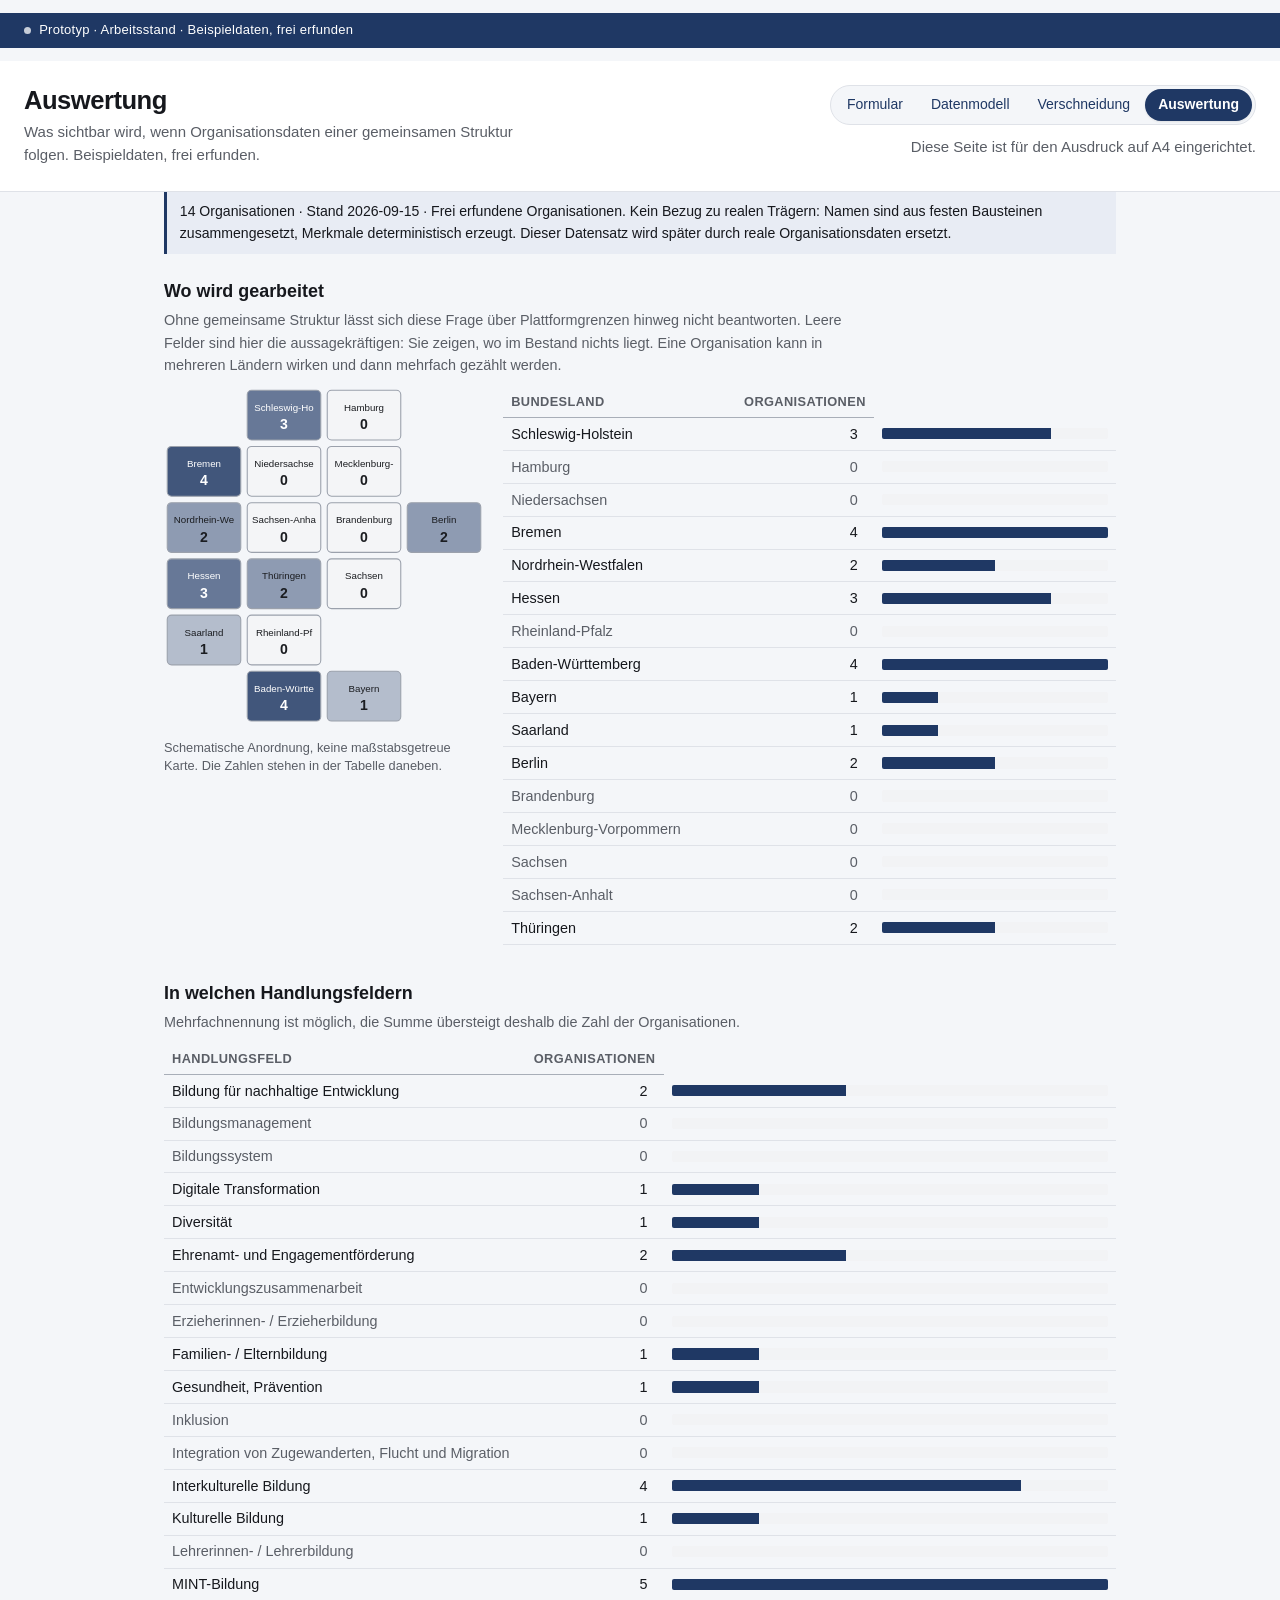
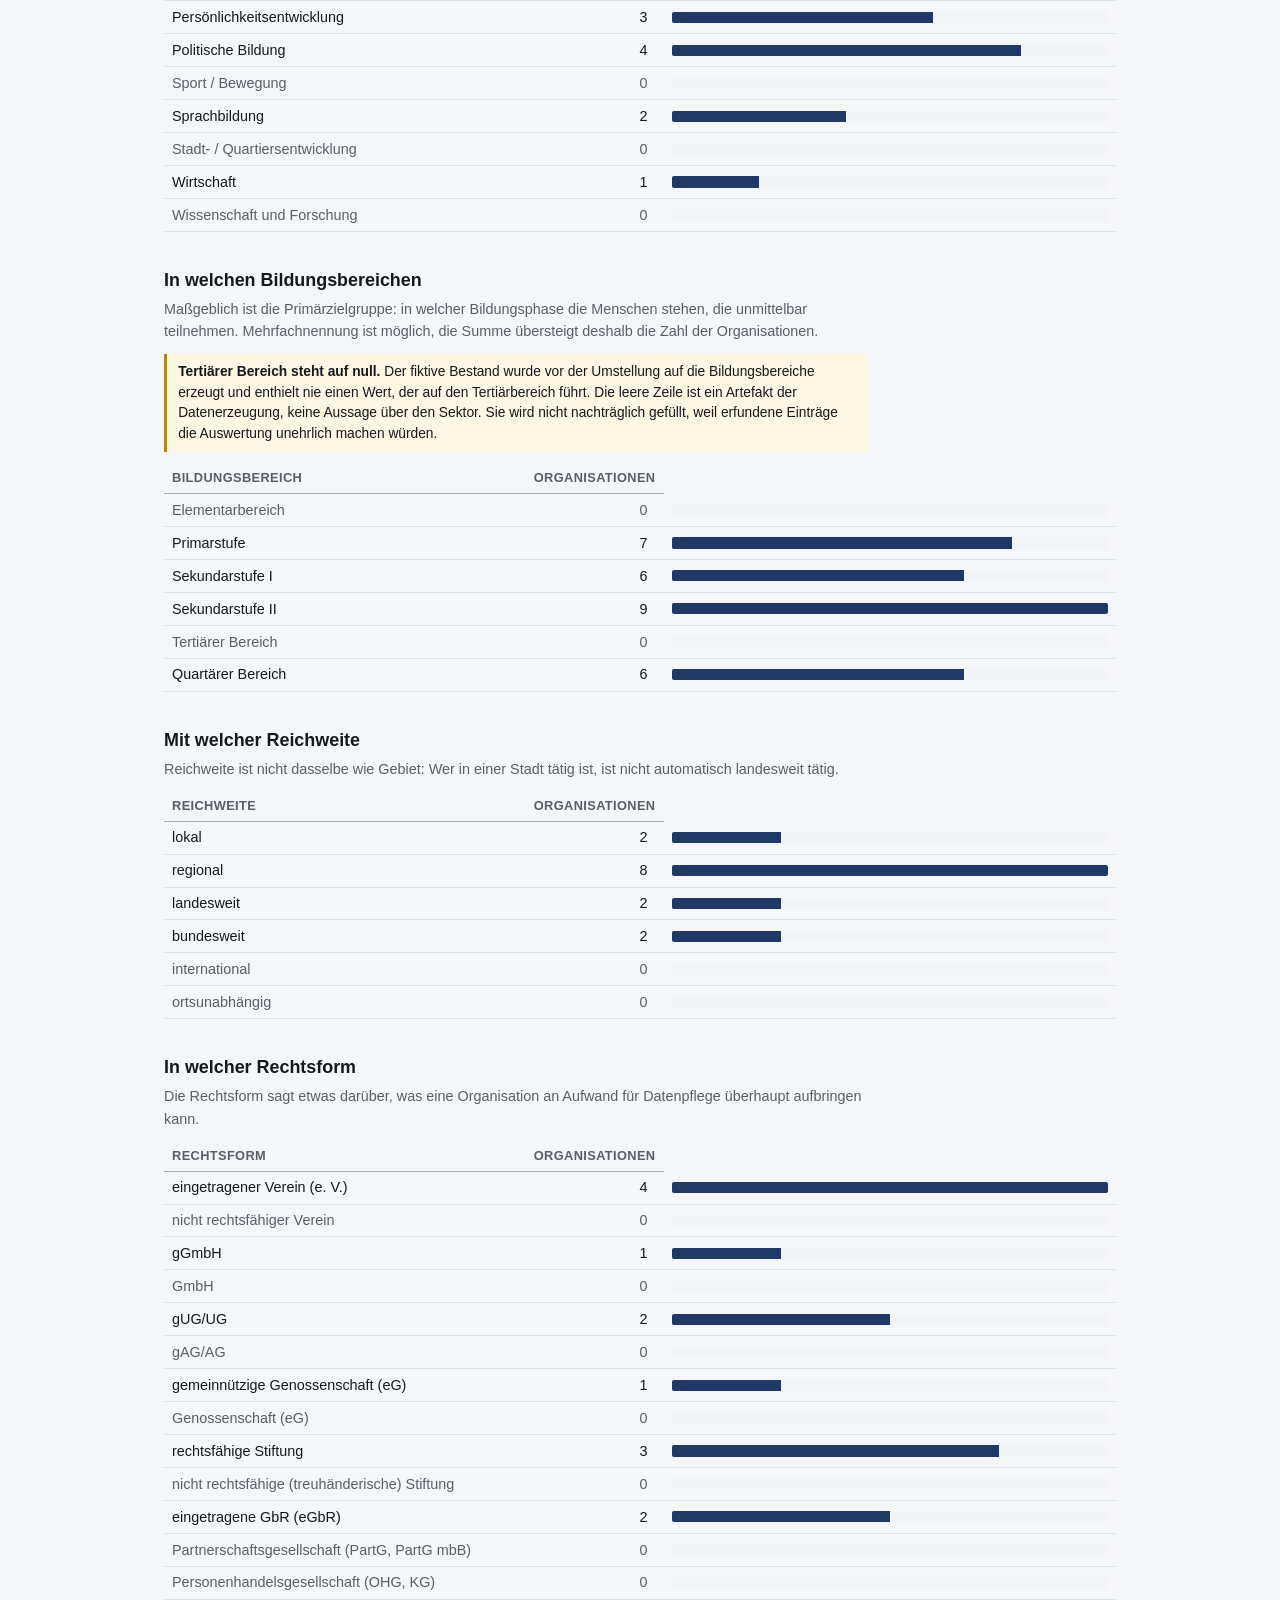
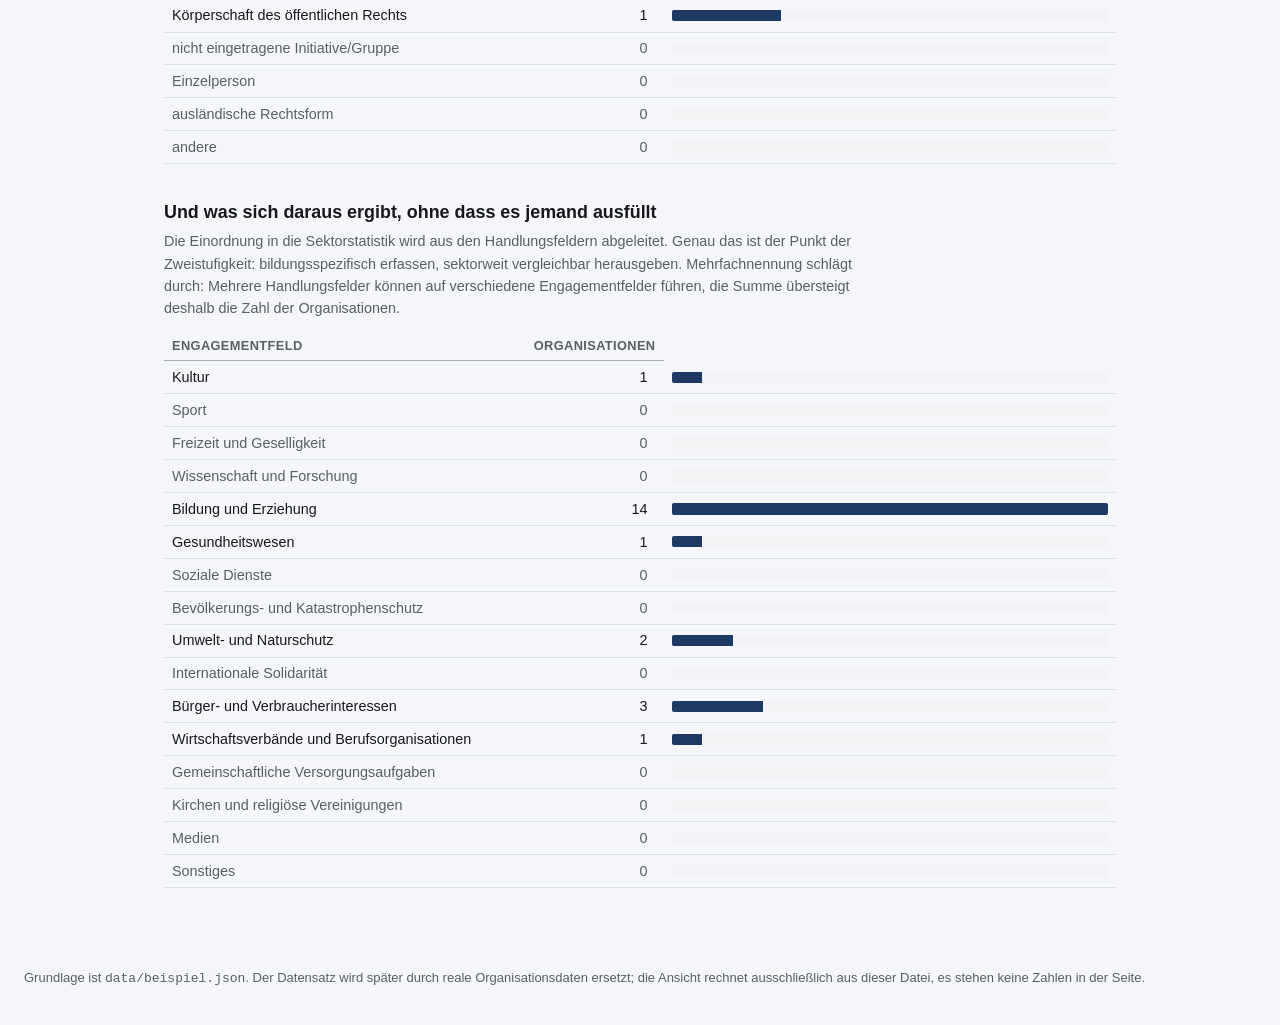
==== commit af3f80b8: "Rueckmeldung aus der Arbeitsgruppe einarbeiten Feld "Lernform / Schulform" entfernt. Es war ein Vors" ====
--- a/prototype/auswertung.html
+++ b/prototype/auswertung.html
@@ -53,7 +53,6 @@
 <script src="vocab/icnpo-gruppen.js"></script>
 <script src="vocab/bildungsstruktur-bereiche.js"></script>
 <script src="vocab/bildungsabschnitte-lebenslang.js"></script>
-<script src="vocab/lernformen.js"></script>
 <script src="vocab/isced-2011.js"></script>
 <script src="vocab/reichweite.js"></script>
 <script src="vocab/reichweite-grob.js"></script>
--- a/prototype/style.css
+++ b/prototype/style.css
@@ -4,17 +4,73 @@
 :root {
   --akzent: #1F3864;
   --akzent-hell: #E8ECF4;
-  --text: #1A1A1A;
-  --text-leise: #55585E;
-  --linie: #D2D5DB;
-  --linie-kraeftig: #9BA1AC;
+  --akzent-kante: #C6D0E2;
+  --text: #16181D;
+  --text-leise: #5A5E66;
+  --linie: #DFE2E8;
+  --linie-kraeftig: #A8AEB8;
   --flaeche: #FFFFFF;
-  --flaeche-leise: #F6F7F9;
+  --flaeche-leise: #F4F6F9;
   --warnung-linie: #8A5A00;
   --warnung-flaeche: #FDF6E7;
   --fehler: #A02020;
-  --radius: 3px;
+
+  /*
+   * Chipfarben je Bedeutung. Jede Familie ist ein Dreiklang aus Schrift,
+   * Flaeche und Kante. Die Schriftfarben sind gegen ihre eigene Flaeche
+   * geprueft und liegen alle ueber 4.5:1 — Farbe schmueckt, sie traegt nicht.
+   */
+  --chip-pflicht-text: #FFFFFF;
+  --chip-pflicht-flaeche: #1F3864;
+  --chip-pflicht-kante: #1F3864;
+
+  --chip-empfohlen-text: #185C4A;
+  --chip-empfohlen-flaeche: #E4F2ED;
+  --chip-empfohlen-kante: #B4D8CC;
+
+  --chip-optional-text: #5A5E66;
+  --chip-optional-flaeche: #F1F3F6;
+  --chip-optional-kante: #DFE2E8;
+
+  --chip-berechnet-text: #4B3A7A;
+  --chip-berechnet-flaeche: #EEEAF8;
+  --chip-berechnet-kante: #CFC5EA;
+
+  --chip-offen-text: #8A4B00;
+  --chip-offen-flaeche: #FDF0DF;
+  --chip-offen-kante: #EFD3AC;
+
+  --chip-vorschlag-text: #1F5A78;
+  --chip-vorschlag-flaeche: #E3F1F8;
+  --chip-vorschlag-kante: #B4D8E8;
+
+  --chip-platzhalter-text: #8A2C48;
+  --chip-platzhalter-flaeche: #FBE9EF;
+  --chip-platzhalter-kante: #EFC2D2;
+
+  --radius: 8px;
+  --radius-klein: 6px;
+  --radius-chip: 999px;
   --spalte: 1.5rem;
+
+  /* Zwei Schattenstufen genuegen: ruhende Flaeche und angehobene Flaeche. */
+  --schatten: 0 1px 2px rgba(22, 24, 29, .05), 0 1px 3px rgba(22, 24, 29, .04);
+  --schatten-hoch: 0 2px 4px rgba(22, 24, 29, .06), 0 8px 20px rgba(22, 24, 29, .07);
+
+  --tempo: 140ms;
+  --kurve: cubic-bezier(.2, .7, .3, 1);
+}
+
+/*
+ * Wer Bewegung abbestellt hat, bekommt keine. Das ist keine Kuer: Uebergaenge
+ * koennen Schwindel und Migraene ausloesen.
+ */
+@media (prefers-reduced-motion: reduce) {
+  *, *::before, *::after {
+    animation-duration: .01ms !important;
+    transition-duration: .01ms !important;
+    scroll-behavior: auto !important;
+  }
 }
 
 * { box-sizing: border-box; }
@@ -33,11 +89,29 @@
 /* ---------------------------------------------------------------- Kopf */
 
 .banner {
+  display: flex;
+  align-items: center;
+  gap: 0.5rem;
   background: var(--akzent);
   color: #FFFFFF;
-  padding: 0.5rem 1.5rem;
-  font-size: 0.875rem;
+  padding: 0.45rem var(--spalte);
+  font-size: 0.8125rem;
+  font-weight: 500;
   letter-spacing: 0.02em;
+}
+
+/*
+ * Der Punkt vor dem Banner sagt "laeuft noch". Er ist Schmuck: Der Text
+ * daneben sagt dasselbe, und ohne CSS faellt nichts weg.
+ */
+.banner::before {
+  content: "";
+  flex: 0 0 auto;
+  width: .45rem;
+  height: .45rem;
+  border-radius: 50%;
+  background: currentColor;
+  opacity: .75;
 }
 
 .kopf {
@@ -46,16 +120,17 @@
   gap: 1rem;
   align-items: flex-start;
   justify-content: space-between;
-  padding: 1.5rem;
+  padding: 1.5rem var(--spalte);
   background: var(--flaeche);
   border-bottom: 1px solid var(--linie);
 }
 
 .kopf h1 {
-  margin: 0 0 0.25rem;
-  font-size: 1.375rem;
-  font-weight: 600;
-  letter-spacing: -0.01em;
+  margin: 0 0 0.3rem;
+  font-size: 1.6rem;
+  font-weight: 650;
+  letter-spacing: -0.02em;
+  line-height: 1.2;
 }
 
 .kopf p {
@@ -105,15 +180,17 @@
   border: 1px solid var(--linie);
   border-radius: var(--radius);
   background: var(--flaeche);
+  box-shadow: var(--schatten);
   margin: 0 0 var(--spalte);
   padding: 0 1.5rem 1.5rem;
 }
 
 fieldset.abschnitt legend {
-  padding: 0 0.5rem;
-  margin-left: -0.5rem;
+  padding: 0 0.6rem;
+  margin-left: -0.6rem;
   font-size: 1.0625rem;
-  font-weight: 600;
+  font-weight: 650;
+  letter-spacing: -0.01em;
   color: var(--akzent);
 }
 
@@ -127,8 +204,9 @@
 /* ----------------------------------------------------------------- Feld */
 
 .feld {
-  padding: 0.875rem 0;
-  border-top: 1px solid var(--flaeche-leise);
+  padding: 0.95rem 0;
+  border-top: 1px solid var(--linie);
+  scroll-margin-top: 1rem;
 }
 
 .feld:first-of-type { border-top: 0; }
@@ -164,53 +242,73 @@
 
 /* --------------------------------------------------------------- Badges */
 
-.kennzeichen {
+/*
+ * Chips.
+ *
+ * Eine Grundform, sechs Farbfamilien. Die Farbe sagt, um welche Art von
+ * Kennzeichen es geht; der Text sagt dasselbe noch einmal. In der Review
+ * wurde ein optionales Feld fuer ein Pflichtfeld gehalten — seither traegt
+ * die Unterscheidung mehrere Merkmale zugleich: Text, Sternchen, Fuellung und
+ * Farbfamilie. Keines davon ist auf Farbwahrnehmung angewiesen.
+ */
+.chip {
+  display: inline-flex;
+  align-items: center;
+  gap: .25rem;
   font-size: 0.75rem;
-  font-weight: 400;
-  letter-spacing: 0.02em;
-  color: var(--text-leise);
-  border: 1px solid var(--linie);
-  border-radius: 2px;
-  padding: 0 0.375rem;
+  font-weight: 500;
+  line-height: 1.5;
+  letter-spacing: 0.01em;
+  border-radius: var(--radius-chip);
+  padding: .05rem .5rem;
   white-space: nowrap;
-}
-
-/*
- * In der Review wurde ein optionales Feld fuer ein Pflichtfeld gehalten. Die
- * Unterscheidung traegt deshalb drei Merkmale, nicht nur eines: Text,
- * Sternchen und ein gefuellter Hintergrund gegenueber der leeren Umrandung.
- * Keines davon ist auf Farbwahrnehmung angewiesen.
- */
-.kennzeichen.pflicht {
-  color: #fff;
-  background: var(--akzent);
-  border-color: var(--akzent);
+  border: 1px solid transparent;
+}
+
+.chip-pflicht {
+  color: var(--chip-pflicht-text);
+  background: var(--chip-pflicht-flaeche);
+  border-color: var(--chip-pflicht-kante);
   font-weight: 600;
 }
 
-.kennzeichen.optional {
-  font-style: italic;
-}
-
-.badge-ws4 {
-  font-size: 0.75rem;
-  color: var(--akzent);
-  background: var(--akzent-hell);
-  border: 1px solid var(--akzent-hell);
-  border-radius: 2px;
-  padding: 0 0.375rem;
-  white-space: nowrap;
-}
-
-.badge-platzhalter {
-  display: inline-block;
-  font-size: 0.75rem;
-  color: var(--warnung-linie);
-  background: var(--warnung-flaeche);
-  border: 1px solid #E8D9B4;
-  border-radius: 2px;
-  padding: 0 0.375rem;
-  margin-bottom: 0.5rem;
+.chip-empfohlen {
+  color: var(--chip-empfohlen-text);
+  background: var(--chip-empfohlen-flaeche);
+  border-color: var(--chip-empfohlen-kante);
+}
+
+.chip-optional {
+  color: var(--chip-optional-text);
+  background: var(--chip-optional-flaeche);
+  border-color: var(--chip-optional-kante);
+}
+
+.chip-berechnet {
+  color: var(--chip-berechnet-text);
+  background: var(--chip-berechnet-flaeche);
+  border-color: var(--chip-berechnet-kante);
+}
+
+.chip-offen {
+  color: var(--chip-offen-text);
+  background: var(--chip-offen-flaeche);
+  border-color: var(--chip-offen-kante);
+}
+
+.chip-vorschlag {
+  color: var(--chip-vorschlag-text);
+  background: var(--chip-vorschlag-flaeche);
+  border-color: var(--chip-vorschlag-kante);
+}
+
+/* Der Platzhalterhinweis steht als eigene Zeile, nicht in der Kopfzeile. */
+.chip-platzhalter {
+  display: inline-flex;
+  color: var(--chip-platzhalter-text);
+  background: var(--chip-platzhalter-flaeche);
+  border-color: var(--chip-platzhalter-kante);
+  margin: 0 0 0.5rem;
 }
 
 /* -------------------------------------------------------- Eingabefelder */
@@ -227,10 +325,23 @@
   color: var(--text);
   background: var(--flaeche);
   border: 1px solid var(--linie-kraeftig);
-  border-radius: var(--radius);
-  padding: 0.4375rem 0.5rem;
+  border-radius: var(--radius-klein);
+  padding: 0.5rem 0.65rem;
   width: 100%;
   max-width: 34rem;
+  transition: border-color var(--tempo) var(--kurve),
+              box-shadow var(--tempo) var(--kurve);
+}
+
+input[type="text"]:hover,
+input[type="url"]:hover,
+input[type="email"]:hover,
+input[type="tel"]:hover,
+input[type="date"]:hover,
+input[type="search"]:hover,
+select:hover,
+textarea:hover {
+  border-color: var(--akzent);
 }
 
 textarea { max-width: 48rem; resize: vertical; }
@@ -299,11 +410,26 @@
   display: flex;
   align-items: flex-start;
   gap: 0.5rem;
-  padding: 0.1875rem 0;
+  padding: 0.3rem 0.45rem;
+  margin-left: -0.45rem;
+  border-radius: var(--radius-klein);
   font-size: 0.9375rem;
-}
-
-.option input { margin: 0.3125rem 0 0; flex: 0 0 auto; }
+  cursor: pointer;
+  transition: background-color var(--tempo) var(--kurve);
+}
+
+.option:hover { background: var(--flaeche-leise); }
+
+.option:has(input:checked) { background: var(--akzent-hell); }
+
+.option input { margin: 0.3125rem 0 0; flex: 0 0 auto; accent-color: var(--akzent); }
+
+.option.gesperrt {
+  cursor: not-allowed;
+  opacity: .62;
+}
+
+.option.gesperrt:hover { background: transparent; }
 
 .option.gesperrt > span { color: var(--text-leise); }
 
@@ -394,15 +520,27 @@
 button {
   font: inherit;
   font-size: 0.875rem;
+  font-weight: 500;
   color: var(--akzent);
   background: var(--flaeche);
-  border: 1px solid var(--akzent);
-  border-radius: var(--radius);
-  padding: 0.3125rem 0.75rem;
+  border: 1px solid var(--akzent-kante);
+  border-radius: var(--radius-klein);
+  padding: 0.4rem 0.85rem;
   cursor: pointer;
-}
-
-button:hover { background: var(--akzent-hell); }
+  transition: background-color var(--tempo) var(--kurve),
+              border-color var(--tempo) var(--kurve),
+              box-shadow var(--tempo) var(--kurve),
+              transform var(--tempo) var(--kurve);
+}
+
+button:hover {
+  background: var(--akzent-hell);
+  border-color: var(--akzent);
+  box-shadow: var(--schatten);
+}
+
+/* Ein Hauch Nachgeben beim Druecken — genug, um den Klick zu bestaetigen. */
+button:active { transform: translateY(1px); box-shadow: none; }
 
 button.leise {
   color: var(--text-leise);
@@ -498,12 +636,14 @@
   list-style: none;
 }
 
-.chip {
-  border: 1px solid var(--akzent);
+/*
+ * Abgeleitete Werte sind ebenfalls Chips und folgen derselben Grundform.
+ * Eigene Familie, damit man sie von erfassten Angaben unterscheidet.
+ */
+.chip-abgeleitet {
+  color: var(--akzent);
   background: var(--akzent-hell);
-  color: var(--akzent);
-  border-radius: 2px;
-  padding: 0.0625rem 0.5rem;
+  border-color: var(--akzent-kante);
   font-size: 0.8125rem;
 }
 
@@ -521,14 +661,17 @@
   border: 1px solid var(--linie);
   border-radius: var(--radius);
   background: var(--flaeche);
-  padding: 1rem 1.125rem;
+  box-shadow: var(--schatten);
+  padding: 1.1rem 1.2rem;
 }
 
 .karte h2 {
-  margin: 0 0 0.5rem;
-  font-size: 0.9375rem;
-  font-weight: 600;
-  letter-spacing: 0.01em;
+  margin: 0 0 0.55rem;
+  font-size: 0.8125rem;
+  font-weight: 650;
+  letter-spacing: 0.06em;
+  text-transform: uppercase;
+  color: var(--text-leise);
 }
 
 .zaehler-wert {
@@ -537,19 +680,21 @@
 }
 
 .zaehler-balken {
-  height: 6px;
+  height: 8px;
   background: var(--flaeche-leise);
   border: 1px solid var(--linie);
-  border-radius: 3px;
+  border-radius: var(--radius-chip);
   overflow: hidden;
-  margin: 0.5rem 0 0.5rem;
+  margin: 0.55rem 0;
 }
 
 .zaehler-balken span {
   display: block;
   height: 100%;
-  background: var(--akzent);
+  border-radius: var(--radius-chip);
+  background: linear-gradient(90deg, #2C4E86, var(--akzent));
   width: 0;
+  transition: width 260ms var(--kurve);
 }
 
 .zaehler-offen {
@@ -819,31 +964,42 @@
 
 /* ------------------------------------------------ Seitennavigation */
 
+/*
+ * Segmentleiste statt einzelner Kaesten: Die vier Ansichten gehoeren
+ * zusammen, und eine durchgehende Flaeche zeigt das deutlicher als vier
+ * Rahmen nebeneinander.
+ */
 .seitennavigation {
   display: flex;
   flex-wrap: wrap;
-  gap: 0.25rem;
+  gap: 0.15rem;
   flex: 0 0 auto;
+  padding: 0.2rem;
+  background: var(--flaeche-leise);
+  border: 1px solid var(--linie);
+  border-radius: var(--radius-chip);
 }
 
 .seitennavigation a {
   display: block;
-  padding: 0.3125rem 0.75rem;
+  padding: 0.32rem 0.8rem;
   font-size: 0.875rem;
+  font-weight: 500;
   text-decoration: none;
   color: var(--akzent);
-  border: 1px solid var(--linie);
-  border-radius: var(--radius);
-  background: var(--flaeche);
+  border-radius: var(--radius-chip);
+  background: transparent;
+  transition: background-color var(--tempo) var(--kurve),
+              color var(--tempo) var(--kurve);
 }
 
 .seitennavigation a:hover { background: var(--akzent-hell); }
 
 .seitennavigation a[aria-current="page"] {
   background: var(--akzent);
-  border-color: var(--akzent);
   color: #FFFFFF;
   font-weight: 600;
+  box-shadow: var(--schatten);
 }
 
 /* ---------------------------------------------------- Netz: Layout */
@@ -1300,11 +1456,19 @@
   transition: outline-color 100ms linear;
 }
 
+/*
+ * Der Punkt fuer die leere Kombination lag bei 1.76:1 und war damit fuer
+ * viele nicht wahrnehmbar — obwohl die Fusszeile ausdruecklich sagt, er
+ * stehe fuer eine leere Zelle. Jetzt 6:1, dafuer kleiner gesetzt: sichtbar,
+ * aber leiser als jede belegte Zelle.
+ */
 .zelle.leer {
   cursor: default;
-  color: #b9bcc3;
+  color: var(--text-leise);
   background: var(--flaeche-leise);
 }
+
+.zelle.leer .zellwert { font-size: .78rem; }
 
 .zellwert { display: block; line-height: 2rem; }
 
@@ -1424,16 +1588,6 @@
 
 /* ------------------------------------- Vokabular-Erweiterungen (Auftrag 2) */
 
-.badge-vorschlag {
-  font-size: 0.75rem;
-  color: #6B4E00;
-  background: #FBF3DD;
-  border: 1px solid #E8D9B4;
-  border-radius: 2px;
-  padding: 0 0.375rem;
-  white-space: nowrap;
-}
-
 /* Die ISCED-Entsprechung steht neben dem Begriff, nicht nur im Tooltip:
    im Workshop ist gerade sie die gesuchte Information. */
 .option-mit-zusatz { align-items: baseline; }
@@ -1910,3 +2064,13 @@
   color: var(--text-leise);
   line-height: 1.45;
 }
+
+.auswertung-luecke {
+  margin: 0 0 .7rem;
+  padding: .5rem .7rem;
+  border-left: 3px solid #B58900;
+  background: #FDF6E3;
+  font-size: .86rem;
+  line-height: 1.5;
+  max-width: 44rem;
+}
